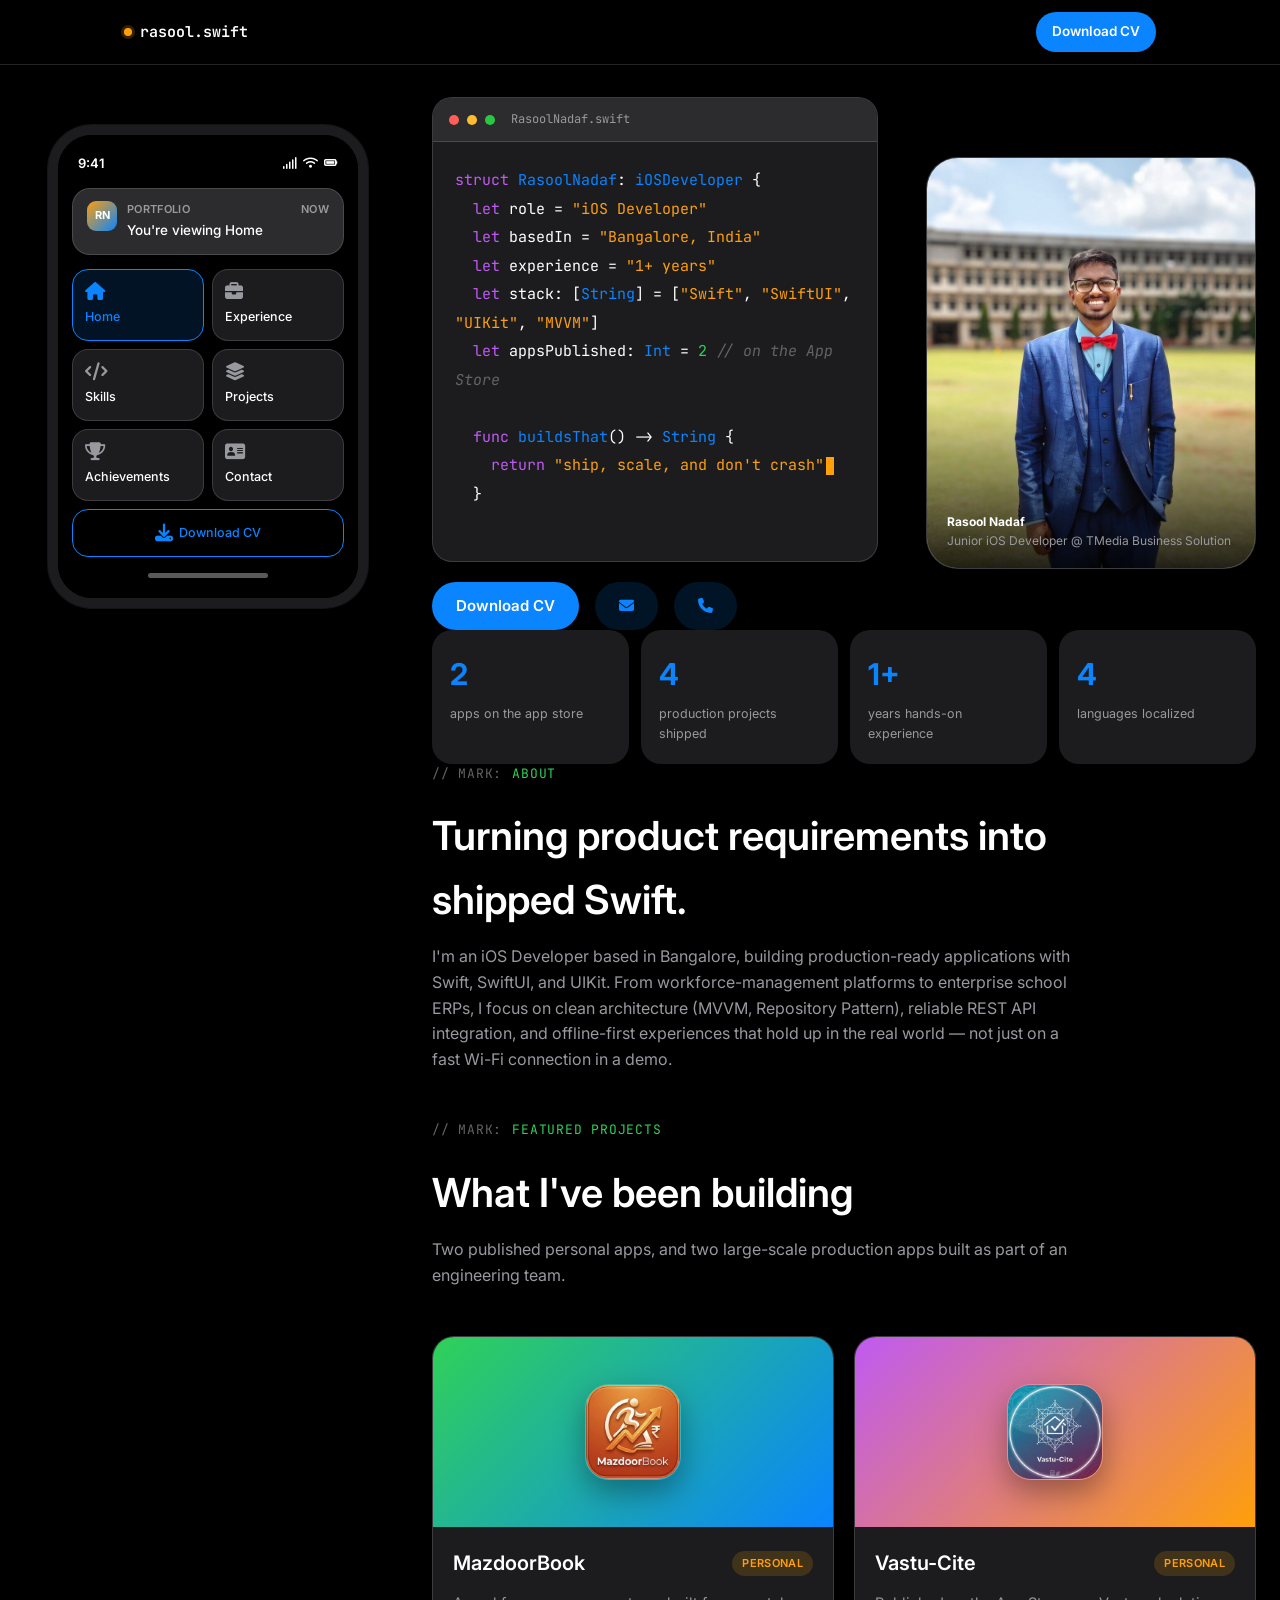
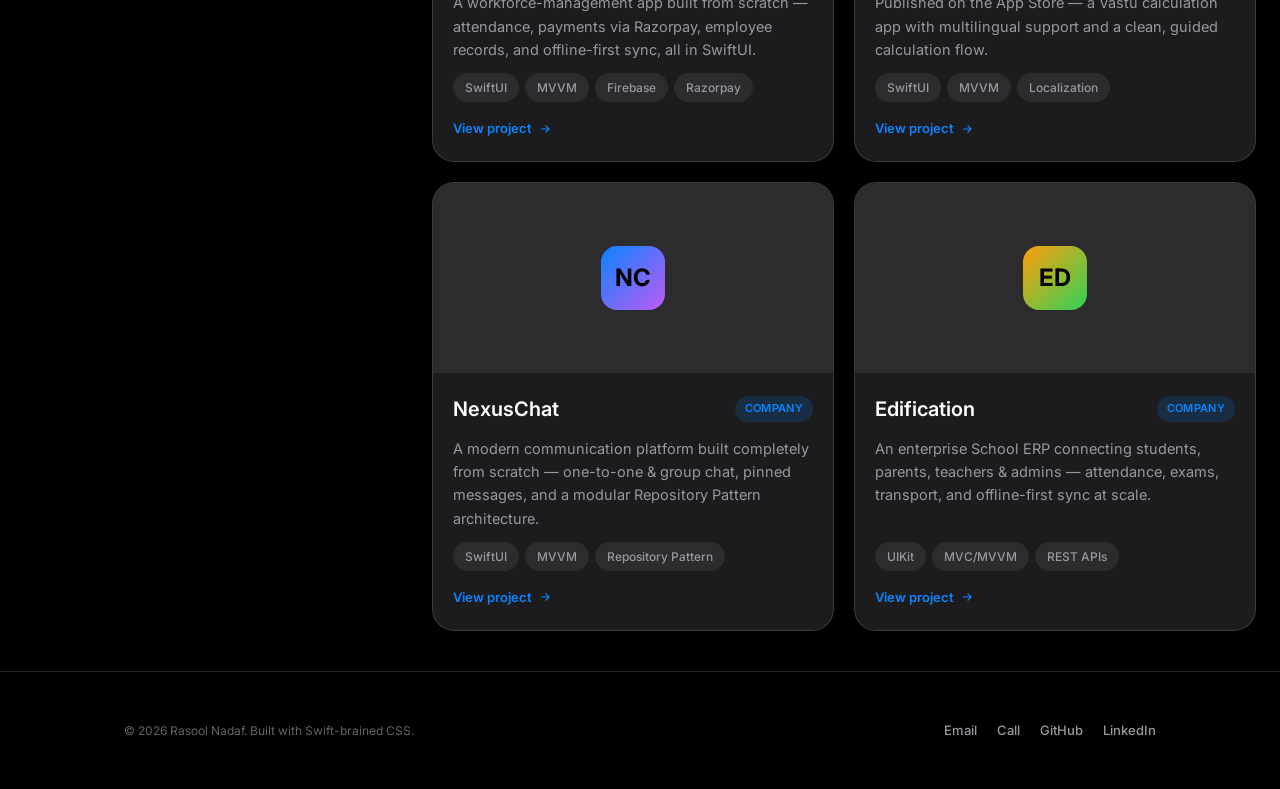
==== index.html @ 79aefa19 "iOS-themed redesign" ====
<!DOCTYPE html>
<html lang="en">
<head>
<meta charset="UTF-8">
<meta name="viewport" content="width=device-width, initial-scale=1.0">
<title>Rasool Nadaf — iOS Developer</title>
<meta name="description" content="iOS Developer specializing in Swift, SwiftUI &amp; UIKit. Building MazdoorBook, Vastu-Cite, and enterprise apps in production.">
<link rel="stylesheet" href="assets/css/style.css">
<link rel="stylesheet" href="https://cdnjs.cloudflare.com/ajax/libs/font-awesome/6.5.1/css/all.min.css">
</head>
<body>

<nav class="site-nav">
  <div class="wrap">
    <a href="index.html" class="nav-brand"><span class="dot"></span> rasool.swift</a>
    <div class="nav-right">
      <a href="assets/Rasool_Nadaf_Resume.pdf" download class="nav-cv"><span class="cv-full">Download CV</span><span class="cv-short">CV</span></a>
    </div>
  </div>
</nav>

<div class="page-shell">
<div class="phone-nav-wrap">
  <div class="phone-frame">
    <div class="phone-notch"></div>
    <div class="phone-screen">
      <div class="phone-statusbar">
        <span>9:41</span>
        <span class="phone-statusbar-icons"><i class="fa-solid fa-signal" aria-hidden="true"></i><i class="fa-solid fa-wifi" aria-hidden="true"></i><i class="fa-solid fa-battery-full" aria-hidden="true"></i></span>
      </div>
      <div class="phone-notification">
        <div class="notif-icon">RN</div>
        <div class="notif-body">
          <div class="notif-top"><span class="notif-app">Portfolio</span><span class="notif-time">now</span></div>
          <div class="notif-msg">You're viewing Home</div>
        </div>
      </div>
      <div class="phone-grid">
        <a href="index.html" class="phone-tile current"><i class="fa-solid fa-house" aria-hidden="true"></i><span>Home</span></a>
        <a href="experience.html" class="phone-tile"><i class="fa-solid fa-briefcase" aria-hidden="true"></i><span>Experience</span></a>
        <a href="skills.html" class="phone-tile"><i class="fa-solid fa-code" aria-hidden="true"></i><span>Skills</span></a>
        <a href="projects.html" class="phone-tile"><i class="fa-solid fa-layer-group" aria-hidden="true"></i><span>Projects</span></a>
        <a href="achievements.html" class="phone-tile"><i class="fa-solid fa-trophy" aria-hidden="true"></i><span>Achievements</span></a>
        <button type="button" class="phone-tile phone-tile-contact" data-contact-toggle aria-expanded="false" aria-controls="contactPanel"><i class="fa-solid fa-address-card" aria-hidden="true"></i><span>Contact</span></button>
        <a href="assets/Rasool_Nadaf_Resume.pdf" download class="phone-tile phone-tile-cv"><i class="fa-solid fa-download" aria-hidden="true"></i><span>Download CV</span></a>
      </div>
      <div class="phone-contact-panel" id="contactPanel" data-contact-panel hidden>
        <a href="mailto:rasoolnadaf2018@gmail.com" class="contact-icon contact-icon-mail" aria-label="Email"><i class="fa-solid fa-envelope" aria-hidden="true"></i></a>
        <a href="tel:+919353182445" class="contact-icon contact-icon-call" aria-label="Call"><i class="fa-solid fa-phone" aria-hidden="true"></i></a>
        <a href="https://www.linkedin.com/in/rasool-nadaf-2a7974299" target="_blank" rel="noopener" class="contact-icon contact-icon-linkedin" aria-label="LinkedIn"><i class="fa-brands fa-linkedin" aria-hidden="true"></i></a>
        <a href="https://github.com/Rasool-Nadaf" target="_blank" rel="noopener" class="contact-icon contact-icon-github" aria-label="GitHub"><i class="fa-brands fa-github" aria-hidden="true"></i></a>
      </div>
      <div class="phone-home-indicator"></div>
    </div>
  </div>
</div>

<div class="page-content">

<header class="hero wrap">
  <div class="hero-grid">
    <div class="hero-code reveal in">
      <div class="code-window">
        <div class="code-titlebar">
          <span class="traffic red"></span>
          <span class="traffic yellow"></span>
          <span class="traffic green"></span>
          <span class="filename">RasoolNadaf.swift</span>
        </div>
        <div class="code-body">
          <div data-type-line><span class="tok-kw">struct</span> <span class="tok-type">RasoolNadaf</span>: <span class="tok-type">iOSDeveloper</span> {</div>
          <div data-type-line>&nbsp;&nbsp;<span class="tok-kw">let</span> <span class="tok-prop">role</span> = <span class="tok-str">"iOS Developer"</span></div>
          <div data-type-line>&nbsp;&nbsp;<span class="tok-kw">let</span> <span class="tok-prop">basedIn</span> = <span class="tok-str">"Bangalore, India"</span></div>
          <div data-type-line>&nbsp;&nbsp;<span class="tok-kw">let</span> <span class="tok-prop">experience</span> = <span class="tok-str">"1+ years"</span></div>
          <div data-type-line>&nbsp;&nbsp;<span class="tok-kw">let</span> <span class="tok-prop">stack</span>: [<span class="tok-type">String</span>] = [<span class="tok-str">"Swift"</span>, <span class="tok-str">"SwiftUI"</span>, <span class="tok-str">"UIKit"</span>, <span class="tok-str">"MVVM"</span>]</div>
          <div data-type-line>&nbsp;&nbsp;<span class="tok-kw">let</span> <span class="tok-prop">appsPublished</span>: <span class="tok-type">Int</span> = <span class="tok-num">2</span> <span class="tok-com">// on the App Store</span></div>
          <div data-type-line>&nbsp;</div>
          <div data-type-line>&nbsp;&nbsp;<span class="tok-kw">func</span> <span class="tok-fn">buildsThat</span>() -> <span class="tok-type">String</span> {</div>
          <div data-type-line>&nbsp;&nbsp;&nbsp;&nbsp;<span class="tok-kw">return</span> <span class="tok-str">"ship, scale, and don't crash"</span><span class="type-cursor"></span></div>
          <div data-type-line>&nbsp;&nbsp;}</div>
          <div data-type-line>}</div>
        </div>
      </div>
      <div class="detail-actions" style="margin-top:20px;">
        <a href="assets/Rasool_Nadaf_Resume.pdf" download class="btn btn-primary">Download CV</a>
        <a href="mailto:rasoolnadaf2018@gmail.com" class="btn btn-ghost" aria-label="Email me" title="Email">
          <i class="fa fa-envelope"></i>
        </a>
        <a href="tel:+919353182445" class="btn btn-ghost" aria-label="Call me" title="Call">
          <i class="fa fa-phone"></i>
        </a>
      </div>
    </div>
    <div class="hero-photo-frame reveal in">
      <img src="assets/img/profile/photo1.jpg" alt="Rasool Nadaf">
      <div class="hero-caption">
        <strong>Rasool Nadaf</strong><br>
        Junior iOS Developer @ TMedia Business Solution
      </div>
    </div>
  </div>
</header>

<section class="stat-strip wrap reveal">
  <div class="stat">
    <div class="num">2</div>
    <div class="label">apps on the app store</div>
  </div>
  <div class="stat">
    <div class="num">4</div>
    <div class="label">production projects shipped</div>
  </div>
  <div class="stat">
    <div class="num">1+</div>
    <div class="label">years hands-on experience</div>
  </div>
  <div class="stat">
    <div class="num">4</div>
    <div class="label">languages localized</div>
  </div>
</section>

<section class="section wrap">
  <div class="mark-comment reveal">About</div>
  <div class="section-head reveal">
    <h2>Turning product requirements into shipped Swift.</h2>
    <p>
      I'm an iOS Developer based in Bangalore, building production-ready applications
      with Swift, SwiftUI, and UIKit. From workforce-management platforms to enterprise
      school ERPs, I focus on clean architecture (MVVM, Repository Pattern), reliable
      REST API integration, and offline-first experiences that hold up in the real world —
      not just on a fast Wi-Fi connection in a demo.
    </p>
  </div>
</section>

<section class="section wrap" style="padding-top:0;">
  <div class="mark-comment reveal">Featured Projects</div>
  <div class="section-head reveal">
    <h2>What I've been building</h2>
    <p>Two published personal apps, and two large-scale production apps built as part of an engineering team.</p>
  </div>

  <div class="project-grid">

    <a href="projects/mazdoorbook.html" class="project-card reveal">
      <div class="thumb thumb-app-icon" style="background:linear-gradient(135deg, var(--mint), var(--signal));">
        <img src="assets/img/mazdoorbook/icon.jpg" alt="MazdoorBook app icon">
      </div>
      <div class="body">
        <h3>MazdoorBook <span class="badge badge-personal">Personal</span></h3>
        <p class="desc">A workforce-management app built from scratch — attendance, payments via Razorpay, employee records, and offline-first sync, all in SwiftUI.</p>
        <div class="tag-row">
          <span class="tag">SwiftUI</span><span class="tag">MVVM</span><span class="tag">Firebase</span><span class="tag">Razorpay</span>
        </div>
        <span class="card-link">View project <svg width="14" height="14" viewBox="0 0 24 24" fill="none" stroke="currentColor" stroke-width="2"><path d="M5 12h14M13 6l6 6-6 6"/></svg></span>
      </div>
    </a>

    <a href="projects/vastu-cite.html" class="project-card reveal">
      <div class="thumb thumb-app-icon" style="background:linear-gradient(135deg, var(--mauve), var(--swift));">
        <img src="assets/img/vastu-cite/icon.jpg" alt="Vastu-Cite app icon">
      </div>
      <div class="body">
        <h3>Vastu-Cite <span class="badge badge-personal">Personal</span></h3>
        <p class="desc">Published on the App Store — a Vastu calculation app with multilingual support and a clean, guided calculation flow.</p>
        <div class="tag-row">
          <span class="tag">SwiftUI</span><span class="tag">MVVM</span><span class="tag">Localization</span>
        </div>
        <span class="card-link">View project <svg width="14" height="14" viewBox="0 0 24 24" fill="none" stroke="currentColor" stroke-width="2"><path d="M5 12h14M13 6l6 6-6 6"/></svg></span>
      </div>
    </a>

    <a href="projects/nexuschat.html" class="project-card reveal">
      <div class="thumb thumb-icon-row" style="justify-content:center;">
        <div style="width:64px;height:64px;border-radius:16px;background:linear-gradient(135deg, var(--signal), var(--mauve));display:flex;align-items:center;justify-content:center;font-family:var(--font-display);font-weight:700;font-size:24px;color:var(--ink);">NC</div>
      </div>
      <div class="body">
        <h3>NexusChat <span class="badge badge-company">Company</span></h3>
        <p class="desc">A modern communication platform built completely from scratch — one-to-one &amp; group chat, pinned messages, and a modular Repository Pattern architecture.</p>
        <div class="tag-row">
          <span class="tag">SwiftUI</span><span class="tag">MVVM</span><span class="tag">Repository Pattern</span>
        </div>
        <span class="card-link">View project <svg width="14" height="14" viewBox="0 0 24 24" fill="none" stroke="currentColor" stroke-width="2"><path d="M5 12h14M13 6l6 6-6 6"/></svg></span>
      </div>
    </a>

    <a href="projects/edification.html" class="project-card reveal">
      <div class="thumb thumb-icon-row" style="justify-content:center;">
        <div style="width:64px;height:64px;border-radius:16px;background:linear-gradient(135deg, var(--swift), var(--mint));display:flex;align-items:center;justify-content:center;font-family:var(--font-display);font-weight:700;font-size:24px;color:var(--ink);">ED</div>
      </div>
      <div class="body">
        <h3>Edification <span class="badge badge-company">Company</span></h3>
        <p class="desc">An enterprise School ERP connecting students, parents, teachers &amp; admins — attendance, exams, transport, and offline-first sync at scale.</p>
        <div class="tag-row">
          <span class="tag">UIKit</span><span class="tag">MVC/MVVM</span><span class="tag">REST APIs</span>
        </div>
        <span class="card-link">View project <svg width="14" height="14" viewBox="0 0 24 24" fill="none" stroke="currentColor" stroke-width="2"><path d="M5 12h14M13 6l6 6-6 6"/></svg></span>
      </div>
    </a>

  </div>
</section>

</div>
</div>

<footer class="site-footer">
  <div class="wrap">
    <div class="footer-note">© 2026 Rasool Nadaf. Built with Swift-brained CSS.</div>
    <div class="footer-links">
      <a href="mailto:rasoolnadaf2018@gmail.com">Email</a>
      <a href="tel:+919353182445">Call</a>
      <a href="https://github.com/Rasool-Nadaf" target="_blank" rel="noopener">GitHub</a>
      <a href="https://www.linkedin.com/in/rasool-nadaf-2a7974299" target="_blank" rel="noopener">LinkedIn</a>
    </div>
  </div>
</footer>

<script src="assets/js/main.js"></script>
</body>
</html>
---- assets/css/style.css ----
/* ============================================
   Rasool Nadaf — iOS Developer Portfolio
   Design language: native iOS (System colors,
   grouped lists, tab bar, SF Pro type)
   ============================================ */

@import url('https://fonts.googleapis.com/css2?family=Inter:wght@400;500;600;700&family=JetBrains+Mono:wght@400;500;600;700&display=swap');

:root {
  /* Palette — iOS System Colors (Dark) */
  --ink: #000000;
  --surface: #1C1C1E;
  --surface-elevated: #2C2C2E;
  --hairline: rgba(255,255,255,0.14);
  --fog: #98989F;
  --fog-dim: #636366;
  --paper: #FFFFFF;
  --swift: #FF9F0A;
  --swift-dim: #C67400;
  --signal: #0A84FF;
  --mint: #30D158;
  --mauve: #BF5AF2;

  /* Type — SF Pro first, web fallbacks after */
  --font-display: -apple-system, BlinkMacSystemFont, 'SF Pro Display', 'Inter', sans-serif;
  --font-body: -apple-system, BlinkMacSystemFont, 'SF Pro Text', 'Inter', sans-serif;
  --font-mono: 'JetBrains Mono', 'SF Mono', monospace;

  --radius: 20px;
  --radius-sm: 12px;

  --max-width: 1080px;
}

* { box-sizing: border-box; }

html {
  scroll-behavior: smooth;
}

@media (prefers-reduced-motion: reduce) {
  html { scroll-behavior: auto; }
  *, *::before, *::after {
    animation-duration: 0.01ms !important;
    animation-iteration-count: 1 !important;
    transition-duration: 0.01ms !important;
    scroll-behavior: auto !important;
  }
}

body {
  margin: 0;
  background: var(--ink);
  color: var(--paper);
  font-family: var(--font-body);
  line-height: 1.6;
  -webkit-font-smoothing: antialiased;
}

a { color: inherit; text-decoration: none; }

img { max-width: 100%; display: block; }

::selection {
  background: var(--signal);
  color: #fff;
}

:focus-visible {
  outline: 2px solid var(--signal);
  outline-offset: 3px;
  border-radius: 4px;
}

.wrap {
  max-width: var(--max-width);
  margin: 0 auto;
  padding: 0 24px;
}

/* ---------- Nav ---------- */

.site-nav {
  position: sticky;
  top: 0;
  z-index: 100;
  background: rgba(0,0,0,0.72);
  backdrop-filter: blur(20px) saturate(180%);
  -webkit-backdrop-filter: blur(20px) saturate(180%);
  border-bottom: 0.5px solid var(--hairline);
}

.site-nav .wrap {
  display: flex;
  align-items: center;
  justify-content: space-between;
  height: 64px;
}

.nav-brand {
  font-family: var(--font-mono);
  font-weight: 600;
  font-size: 15px;
  color: var(--paper);
  display: flex;
  align-items: center;
  gap: 8px;
}

.nav-brand .dot {
  width: 8px;
  height: 8px;
  border-radius: 50%;
  background: var(--swift);
  box-shadow: 0 0 0 3px rgba(255,159,10,0.2);
}

.nav-cv {
  font-family: var(--font-body);
  font-size: 13.5px;
  font-weight: 600;
  padding: 9px 16px;
  border-radius: 999px;
  background: var(--signal);
  color: #fff;
  display: inline-flex;
  align-items: center;
  gap: 6px;
  transition: transform 0.15s ease, box-shadow 0.15s ease;
  white-space: nowrap;
}

.nav-cv:hover {
  transform: translateY(-1px);
  box-shadow: 0 8px 20px rgba(10,132,255,0.35);
}

.nav-right {
  display: flex;
  align-items: center;
  gap: 14px;
}

.nav-toggle { display: none; }

.nav-cv span.cv-short { display: none; }

@media (max-width: 520px) {
  .nav-cv span.cv-full { display: none; }
  .nav-cv span.cv-short { display: inline; }
}

/* ---------- Page shell: phone mockup sits beside the page content ---------- */
/* On wide screens the iPhone frame sticks to the side of the viewport while
   the actual page content (hero, sections, footer-adjacent content) scrolls
   next to it. On narrow screens it collapses back to a stacked layout with
   the phone on top, exactly like before. */

.page-shell {
  display: flex;
  align-items: flex-start;
  gap: 40px;
  max-width: 1440px;
  margin: 0 auto;
  padding: 32px 24px 0;
}

.page-content {
  flex: 1 1 auto;
  min-width: 0;
}

/* The .wrap elements inside page-content already sit inside a constrained
   flex column, so they no longer need their own max-width/centering. */
.page-content .wrap {
  max-width: none;
  padding: 0;
  margin: 0;
}

@media (max-width: 900px) {
  .page-shell {
    flex-direction: column;
    max-width: none;
    padding: 0;
    gap: 0;
  }
  .page-content .wrap {
    max-width: var(--max-width);
    padding: 0 24px;
    margin: 0 auto;
  }
}

/* ---------- Phone-mockup navigation (replaces the nav bar's link list) ---------- */
/* Appears on every page: an iPhone frame containing a "you're viewing X"
   notification banner and a collection-view grid that switches screens. */

.phone-nav-wrap {
  display: flex;
  justify-content: center;
  padding: 28px 24px 44px;
  flex: 0 0 320px;
  position: sticky;
  top: 24px;
  align-self: flex-start;
  max-height: calc(100vh - 48px);
}

@media (max-width: 900px) {
  .phone-nav-wrap {
    position: static;
    max-height: none;
    width: 100%;
  }
}

.phone-frame {
  width: 320px;
  max-width: 100%;
  border: 10px solid #1c1c1e;
  border-radius: 44px;
  background: #000;
  box-shadow: 0 0 0 1px rgba(255,255,255,0.08), 0 30px 60px rgba(0,0,0,0.45);
  position: relative;
  overflow: hidden;
}

.phone-notch {
  position: absolute;
  top: 10px;
  left: 50%;
  transform: translateX(-50%);
  width: 90px;
  height: 24px;
  background: #000;
  border-radius: 14px;
  z-index: 3;
}

.phone-screen {
  background: var(--ink);
  padding: 16px 14px 18px;
  position: relative;
}

.phone-statusbar {
  display: flex;
  justify-content: space-between;
  align-items: center;
  font-family: var(--font-body);
  font-weight: 600;
  font-size: 13px;
  color: var(--paper);
  padding: 2px 6px 14px;
}

.phone-statusbar-icons {
  display: inline-flex;
  gap: 6px;
  font-size: 12px;
  color: var(--paper);
}

.phone-notification {
  display: flex;
  gap: 10px;
  align-items: flex-start;
  background: var(--surface-elevated);
  border: 0.5px solid var(--hairline);
  border-radius: 18px;
  padding: 12px 14px;
  margin-bottom: 14px;
  animation: notif-in 0.5s ease;
}

@keyframes notif-in {
  from { opacity: 0; transform: translateY(-14px); }
  to { opacity: 1; transform: none; }
}

.notif-icon {
  flex-shrink: 0;
  width: 30px;
  height: 30px;
  border-radius: 9px;
  background: linear-gradient(135deg, var(--swift), var(--signal));
  display: flex;
  align-items: center;
  justify-content: center;
  font-family: var(--font-body);
  font-weight: 700;
  font-size: 11px;
  color: #fff;
}

.notif-body { flex: 1; min-width: 0; }

.notif-top {
  display: flex;
  justify-content: space-between;
  gap: 8px;
  font-family: var(--font-body);
  font-size: 11px;
  font-weight: 600;
  color: var(--fog);
  text-transform: uppercase;
  letter-spacing: 0.03em;
  margin-bottom: 2px;
}

.notif-msg {
  font-family: var(--font-body);
  font-size: 13.5px;
  font-weight: 500;
  color: var(--paper);
}

.phone-grid {
  display: grid;
  grid-template-columns: 1fr 1fr;
  gap: 8px;
}

.phone-tile {
  display: flex;
  flex-direction: column;
  gap: 6px;
  background: var(--surface);
  border: 1px solid var(--hairline);
  border-radius: 16px;
  padding: 13px 12px;
  color: var(--fog);
  transition: background 0.15s ease, border-color 0.15s ease, transform 0.15s ease;
}

.phone-tile:active { transform: scale(0.97); }

.phone-tile i { font-size: 18px; color: var(--fog); }

.phone-tile span {
  font-family: var(--font-body);
  font-weight: 500;
  font-size: 12.5px;
  color: var(--paper);
}

.phone-tile.current {
  background: rgba(10,132,255,0.14);
  border-color: var(--signal);
}

.phone-tile.current i,
.phone-tile.current span { color: var(--signal); }

.phone-tile-cv {
  grid-column: 1 / -1;
  flex-direction: row;
  align-items: center;
  justify-content: center;
  background: transparent;
  border: 1px solid var(--signal);
}

.phone-tile-cv i, .phone-tile-cv span { color: var(--signal); }

button.phone-tile {
  appearance: none;
  -webkit-appearance: none;
  font: inherit;
  text-align: left;
  width: 100%;
}

.phone-tile-contact.is-open {
  background: rgba(10,132,255,0.14);
  border-color: var(--signal);
}

.phone-tile-contact.is-open i,
.phone-tile-contact.is-open span {
  color: var(--signal);
}

.phone-contact-panel {
  display: flex;
  gap: 8px;
  margin: 10px 0 0;
  animation: notif-in 0.25s ease;
}

.phone-contact-panel[hidden] {
  display: none;
}

.contact-icon {
  flex: 1;
  display: flex;
  align-items: center;
  justify-content: center;
  height: 44px;
  border-radius: 14px;
  background: var(--surface);
  border: 1px solid var(--hairline);
  font-size: 17px;
  transition: background 0.15s ease, border-color 0.15s ease, transform 0.15s ease;
}

.contact-icon:active { transform: scale(0.94); }

.contact-icon-mail { color: var(--signal); }
.contact-icon-call { color: var(--mint); }
.contact-icon-linkedin { color: var(--signal); }
.contact-icon-github { color: var(--paper); }

.contact-icon-mail:hover { background: rgba(10,132,255,0.16); border-color: var(--signal); }
.contact-icon-call:hover { background: rgba(48,209,88,0.16); border-color: var(--mint); }
.contact-icon-linkedin:hover { background: rgba(10,132,255,0.16); border-color: var(--signal); }
.contact-icon-github:hover { background: rgba(255,255,255,0.1); border-color: var(--fog); }

.phone-home-indicator {
  width: 120px;
  height: 5px;
  background: rgba(255,255,255,0.35);
  border-radius: 3px;
  margin: 16px auto 2px;
}

/* ---------- Segmented control (iOS) ---------- */

.segmented-control {
  display: inline-flex;
  background: var(--surface);
  border-radius: 10px;
  padding: 3px;
  gap: 2px;
  margin: 0 0 32px;
}

.segment {
  font-family: var(--font-body);
  font-size: 13px;
  font-weight: 500;
  padding: 7px 18px;
  border-radius: 8px;
  border: none;
  background: transparent;
  color: var(--fog);
  cursor: pointer;
  transition: background 0.2s ease, color 0.2s ease;
}

.segment.active {
  background: var(--surface-elevated);
  color: var(--paper);
}

/* ---------- Code chrome (window / mark comments) ---------- */

.code-window {
  background: var(--surface);
  border: 0.5px solid var(--hairline);
  border-radius: var(--radius);
  overflow: hidden;
}

.code-titlebar {
  display: flex;
  align-items: center;
  gap: 8px;
  padding: 12px 16px;
  border-bottom: 0.5px solid var(--hairline);
  background: var(--surface-elevated);
}

.code-titlebar .traffic {
  width: 10px;
  height: 10px;
  border-radius: 50%;
}
.traffic.red { background: #FF5F57; }
.traffic.yellow { background: #FEBC2E; }
.traffic.green { background: #28C840; }

.code-titlebar .filename {
  margin-left: 8px;
  font-family: var(--font-mono);
  font-size: 12px;
  color: var(--fog);
}

.mark-comment {
  font-family: var(--font-mono);
  font-size: 13px;
  color: var(--mint);
  text-transform: uppercase;
  letter-spacing: 0.06em;
  display: flex;
  align-items: center;
  gap: 10px;
  margin: 0 0 20px 0;
}

.mark-comment::before { content: "// MARK:"; color: var(--fog-dim); }

.section {
  padding: 96px 0;
}

.section-head {
  max-width: 640px;
  margin-bottom: 48px;
}

.section-head h2 {
  font-family: var(--font-display);
  font-weight: 600;
  font-size: clamp(28px, 4vw, 40px);
  margin: 0 0 12px 0;
  color: var(--paper);
}

.section-head p {
  color: var(--fog);
  font-size: 16px;
  margin: 0;
}

/* ---------- Buttons (iOS filled / tinted) ---------- */

.btn {
  display: inline-flex;
  align-items: center;
  gap: 8px;
  font-family: var(--font-body);
  font-size: 15px;
  font-weight: 600;
  padding: 12px 24px;
  border-radius: 999px;
  border: none;
  cursor: pointer;
  transition: transform 0.15s ease, box-shadow 0.15s ease, background 0.15s ease;
}

.btn:hover { transform: translateY(-2px); }

.btn-primary {
  background: var(--signal);
  color: #fff;
}
.btn-primary:hover {
  box-shadow: 0 10px 30px rgba(10,132,255,0.35);
}

.btn-ghost {
  background: rgba(10,132,255,0.15);
  color: var(--signal);
}
.btn-ghost:hover {
  background: rgba(10,132,255,0.25);
}

/* ---------- Hero ---------- */

.hero {
  padding: 72px 0 64px;
}

@media (max-width: 860px) {
  .hero { padding: 56px 0 48px; }
}

.hero-grid {
  display: grid;
  grid-template-columns: 1.15fr 0.85fr;
  gap: 48px;
  align-items: center;
}

@media (max-width: 860px) {
  .hero-grid { grid-template-columns: 1fr; }
}

.hero-code .code-body {
  padding: 24px 22px;
  font-family: var(--font-mono);
  font-size: 15px;
  line-height: 1.9;
  overflow-x: auto;
}

.tok-kw { color: var(--mauve); }
.tok-type { color: var(--signal); }
.tok-str { color: var(--swift); }
.tok-prop { color: var(--paper); }
.tok-com { color: var(--fog-dim); font-style: italic; }
.tok-num { color: var(--mint); }
.tok-fn { color: var(--signal); }

.hero-photo-frame {
  position: relative;
  border-radius: 32px;
  overflow: hidden;
  border: 0.5px solid var(--hairline);
  background: var(--surface);
  aspect-ratio: 4/5;
}

.hero-photo-frame img {
  width: 100%;
  height: 100%;
  object-fit: cover;
  object-position: top center;
}

.hero-photo-frame::after {
  content: "";
  position: absolute;
  inset: 0;
  background: linear-gradient(180deg, transparent 60%, rgba(0,0,0,0.85) 100%);
}

.hero-caption {
  position: absolute;
  bottom: 18px;
  left: 20px;
  right: 20px;
  z-index: 2;
  font-family: var(--font-body);
  font-size: 12px;
  color: var(--fog);
}

.hero-caption strong { color: var(--paper); }

.type-cursor {
  display: inline-block;
  width: 8px;
  height: 18px;
  background: var(--swift);
  margin-left: 2px;
  animation: blink 1s steps(1) infinite;
  vertical-align: middle;
}

@keyframes blink {
  50% { opacity: 0; }
}

/* ---------- Stat widgets (iOS home-screen style) ---------- */

.stat-strip {
  display: grid;
  grid-template-columns: repeat(4, 1fr);
  gap: 12px;
  border: none;
}

.stat-strip .stat {
  background: var(--surface);
  border-radius: 20px;
  padding: 20px 18px;
  border-right: none;
  display: flex;
  flex-direction: column;
  gap: 4px;
}

.stat .num {
  font-family: var(--font-display);
  font-size: 30px;
  color: var(--signal);
  font-weight: 700;
}
.stat .label {
  font-family: var(--font-body);
  font-size: 12.5px;
  color: var(--fog);
  margin-top: 2px;
}

@media (max-width: 720px) {
  .stat-strip { grid-template-columns: repeat(2, 1fr); }
}

/* ---------- Modifier chain (project meta) ---------- */

.modifier-chain {
  font-family: var(--font-mono);
  font-size: 13.5px;
  line-height: 2;
  color: var(--fog);
}

.modifier-chain .head {
  color: var(--paper);
  font-weight: 600;
}

.modifier-chain .dot-mod { color: var(--fog-dim); }
.modifier-chain .mod-name { color: var(--signal); }
.modifier-chain .mod-arg { color: var(--swift); }

/* ---------- Project cards (App Store style) ---------- */

.project-grid {
  display: grid;
  grid-template-columns: repeat(2, 1fr);
  gap: 20px;
}

@media (max-width: 780px) {
  .project-grid { grid-template-columns: 1fr; }
}

.project-card {
  background: var(--surface);
  border: 0.5px solid var(--hairline);
  border-radius: 22px;
  overflow: hidden;
  display: flex;
  flex-direction: column;
  transition: background 0.2s ease, transform 0.2s ease;
}

.project-card:hover {
  background: var(--surface-elevated);
  transform: translateY(-4px);
}

.project-card .thumb {
  height: 190px;
  background: var(--surface-elevated);
  display: flex;
  align-items: center;
  justify-content: center;
  overflow: hidden;
  position: relative;
}

.project-card .thumb img {
  height: 100%;
  width: auto;
  margin: 0 auto;
}

.project-card .thumb-icon-row {
  display: flex;
  gap: 12px;
  padding: 20px;
  align-items: center;
}

.project-card .thumb-icon-row img {
  width: 56px;
  height: 56px;
  border-radius: 16px;
  border: 0.5px solid var(--hairline);
}

.project-card .thumb-app-icon {
  display: flex;
  align-items: center;
  justify-content: center;
}

.project-card .thumb-app-icon img {
  width: 96px;
  height: 96px;
  border-radius: 24px;
  border: 0.5px solid var(--hairline);
  box-shadow: 0 12px 30px rgba(0,0,0,0.35);
}

.badge {
  font-family: var(--font-body);
  font-size: 11px;
  font-weight: 600;
  padding: 4px 10px;
  border-radius: 999px;
  text-transform: uppercase;
  letter-spacing: 0.03em;
}
.badge-personal { background: rgba(255,159,10,0.16); color: var(--swift); }
.badge-company { background: rgba(10,132,255,0.16); color: var(--signal); }

.project-card .body {
  padding: 20px 20px 22px;
  display: flex;
  flex-direction: column;
  gap: 12px;
  flex: 1;
}

.project-card h3 {
  font-family: var(--font-display);
  font-weight: 600;
  font-size: 20px;
  margin: 0;
  display: flex;
  align-items: center;
  justify-content: space-between;
  gap: 10px;
}

.project-card p.desc {
  color: var(--fog);
  font-size: 14.5px;
  margin: 0;
  flex: 1;
}

.tag-row {
  display: flex;
  flex-wrap: wrap;
  gap: 6px;
}

.tag {
  font-family: var(--font-body);
  font-weight: 500;
  font-size: 12px;
  color: var(--fog);
  background: var(--surface-elevated);
  border: none;
  padding: 5px 12px;
  border-radius: 999px;
}

.card-link {
  font-family: var(--font-body);
  font-weight: 600;
  font-size: 13px;
  color: var(--signal);
  display: inline-flex;
  align-items: center;
  gap: 6px;
  margin-top: 4px;
}
.card-link svg { transition: transform 0.2s ease; }
.project-card:hover .card-link svg { transform: translateX(4px); }

/* ---------- Footer ---------- */

.site-footer {
  border-top: 0.5px solid var(--hairline);
  padding: 48px 0;
  margin-top: 40px;
}

.site-footer .wrap {
  display: flex;
  justify-content: space-between;
  align-items: center;
  flex-wrap: wrap;
  gap: 16px;
}

.footer-links {
  display: flex;
  gap: 20px;
  font-family: var(--font-body);
  font-weight: 500;
  font-size: 13px;
}

.footer-links a { color: var(--fog); }
.footer-links a:hover { color: var(--signal); }

.footer-note {
  font-family: var(--font-body);
  font-size: 12px;
  color: var(--fog-dim);
}

/* ---------- Timeline (experience) ---------- */

.timeline {
  position: relative;
  padding-left: 32px;
  border-left: 2px solid var(--hairline);
}

.timeline-item {
  position: relative;
  padding-bottom: 48px;
}
.timeline-item:last-child { padding-bottom: 0; }

.timeline-item::before {
  content: "";
  position: absolute;
  left: -38px;
  top: 4px;
  width: 12px;
  height: 12px;
  border-radius: 50%;
  background: var(--ink);
  border: 2px solid var(--fog-dim);
}

.timeline-item.current::before {
  background: var(--mint);
  border-color: var(--mint);
  box-shadow: 0 0 0 4px rgba(48,209,88,0.2);
}

.timeline-date {
  font-family: var(--font-body);
  font-weight: 600;
  font-size: 12px;
  color: var(--signal);
  text-transform: uppercase;
  letter-spacing: 0.05em;
  margin-bottom: 6px;
}

.timeline-item h3 {
  font-family: var(--font-display);
  font-weight: 600;
  font-size: 21px;
  margin: 0 0 2px 0;
}

.timeline-item .org {
  font-family: var(--font-body);
  font-size: 14px;
  color: var(--fog);
  margin-bottom: 14px;
}

.timeline-item ul {
  margin: 0;
  padding-left: 20px;
  color: var(--fog);
  font-size: 14.5px;
}
.timeline-item ul li { margin-bottom: 6px; }
.timeline-item ul li::marker { color: var(--signal); }

/* ---------- Skills (grouped list style) ---------- */

.skill-groups {
  display: grid;
  grid-template-columns: repeat(2, 1fr);
  gap: 14px;
}

@media (max-width: 720px) {
  .skill-groups { grid-template-columns: 1fr; }
}

.skill-group {
  background: var(--surface);
  border: 0.5px solid var(--hairline);
  border-radius: 18px;
  padding: 18px 20px;
}

.skill-group .group-title {
  font-family: var(--font-body);
  font-weight: 600;
  font-size: 14px;
  color: var(--paper);
  letter-spacing: 0.01em;
  margin-bottom: 12px;
  display: flex;
  align-items: center;
}

.skill-group .group-title::before {
  content: "";
  display: inline-block;
  width: 6px;
  height: 6px;
  border-radius: 50%;
  background: var(--signal);
  margin-right: 8px;
}

.skill-group .tag-row .tag { color: var(--paper); }

/* ---------- Achievement widgets ---------- */

.achieve-grid {
  display: grid;
  grid-template-columns: repeat(3, 1fr);
  gap: 16px;
}
@media (max-width: 860px) {
  .achieve-grid { grid-template-columns: repeat(2, 1fr); }
}
@media (max-width: 560px) {
  .achieve-grid { grid-template-columns: 1fr; }
}

.achieve-card {
  background: var(--surface);
  border: 0.5px solid var(--hairline);
  border-radius: 22px;
  padding: 22px;
  text-align: left;
}

.achieve-card .icon {
  width: 40px;
  height: 40px;
  border-radius: 12px;
  background: rgba(255,159,10,0.16);
  display: flex;
  align-items: center;
  justify-content: center;
  margin-bottom: 16px;
  color: var(--swift);
}

.achieve-card h4 {
  font-family: var(--font-display);
  font-weight: 600;
  font-size: 16.5px;
  margin: 0 0 8px 0;
}
.achieve-card p {
  color: var(--fog);
  font-size: 14px;
  margin: 0;
}

/* ---------- Project detail page (App Store product page) ---------- */

.detail-hero {
  padding: 56px 0 40px;
  border-bottom: 0.5px solid var(--hairline);
}

.detail-hero .breadcrumb {
  font-family: var(--font-body);
  font-size: 12.5px;
  color: var(--fog);
  margin-bottom: 24px;
}
.detail-hero .breadcrumb a { color: var(--signal); }

.detail-hero-top {
  display: flex;
  align-items: center;
  gap: 20px;
  margin-bottom: 20px;
  flex-wrap: wrap;
}

.detail-hero-top img.app-icon {
  width: 72px;
  height: 72px;
  border-radius: 20px;
  border: 0.5px solid var(--hairline);
}

.detail-hero h1 {
  font-family: var(--font-display);
  font-weight: 700;
  font-size: clamp(30px, 5vw, 46px);
  margin: 0;
}

.detail-hero .tagline {
  color: var(--fog);
  font-size: 17px;
  max-width: 680px;
  margin: 0 0 24px 0;
}

.detail-actions {
  display: flex;
  gap: 16px;
  flex-wrap: wrap;
}

.screens-row {
  display: flex;
  gap: 20px;
  overflow-x: auto;
  padding: 8px 0 20px;
  scroll-snap-type: x proximity;
}

.screens-row img {
  height: 460px;
  width: auto;
  border-radius: 34px;
  border: 8px solid var(--surface-elevated);
  scroll-snap-align: start;
  flex-shrink: 0;
  background: var(--surface);
}

@media (max-width: 600px) {
  .screens-row img { height: 340px; border-radius: 26px; border-width: 6px; }
}

.detail-body {
  display: grid;
  grid-template-columns: 1.4fr 0.6fr;
  gap: 48px;
  padding: 56px 0;
}

@media (max-width: 860px) {
  .detail-body { grid-template-columns: 1fr; }
}

.detail-content h2 {
  font-family: var(--font-display);
  font-weight: 600;
  font-size: 21px;
  margin: 40px 0 14px;
}
.detail-content h2:first-child { margin-top: 0; }

.detail-content p {
  color: var(--fog);
  font-size: 15.5px;
}

.detail-content ul {
  color: var(--fog);
  font-size: 15px;
  padding-left: 20px;
}
.detail-content ul li { margin-bottom: 8px; }
.detail-content ul li::marker { color: var(--signal); }
.detail-content ul li strong { color: var(--paper); }

.sidebar-card {
  background: var(--surface);
  border: 0.5px solid var(--hairline);
  border-radius: var(--radius);
  padding: 24px;
  position: sticky;
  top: 90px;
  height: fit-content;
}

.sidebar-card .group-title {
  font-family: var(--font-body);
  font-weight: 600;
  font-size: 11.5px;
  color: var(--signal);
  text-transform: uppercase;
  letter-spacing: 0.05em;
  margin-bottom: 12px;
  margin-top: 20px;
}
.sidebar-card .group-title:first-child { margin-top: 0; }

/* ---------- Reveal on scroll ---------- */

.reveal {
  opacity: 0;
  transform: translateY(16px);
  transition: opacity 0.6s ease, transform 0.6s ease;
}
.reveal.in {
  opacity: 1;
  transform: none;
}

/* ---------- Page hero (non-home pages) ---------- */

.page-hero {
  padding: 64px 0 24px;
}

.page-hero .eyebrow {
  font-family: var(--font-mono);
  font-size: 13px;
  color: var(--swift);
  margin-bottom: 12px;
}

.page-hero h1 {
  font-family: var(--font-display);
  font-weight: 700;
  font-size: clamp(32px, 5vw, 48px);
  margin: 0 0 14px 0;
}

.page-hero p.lede {
  color: var(--fog);
  font-size: 17px;
  max-width: 620px;
  margin: 0;
}
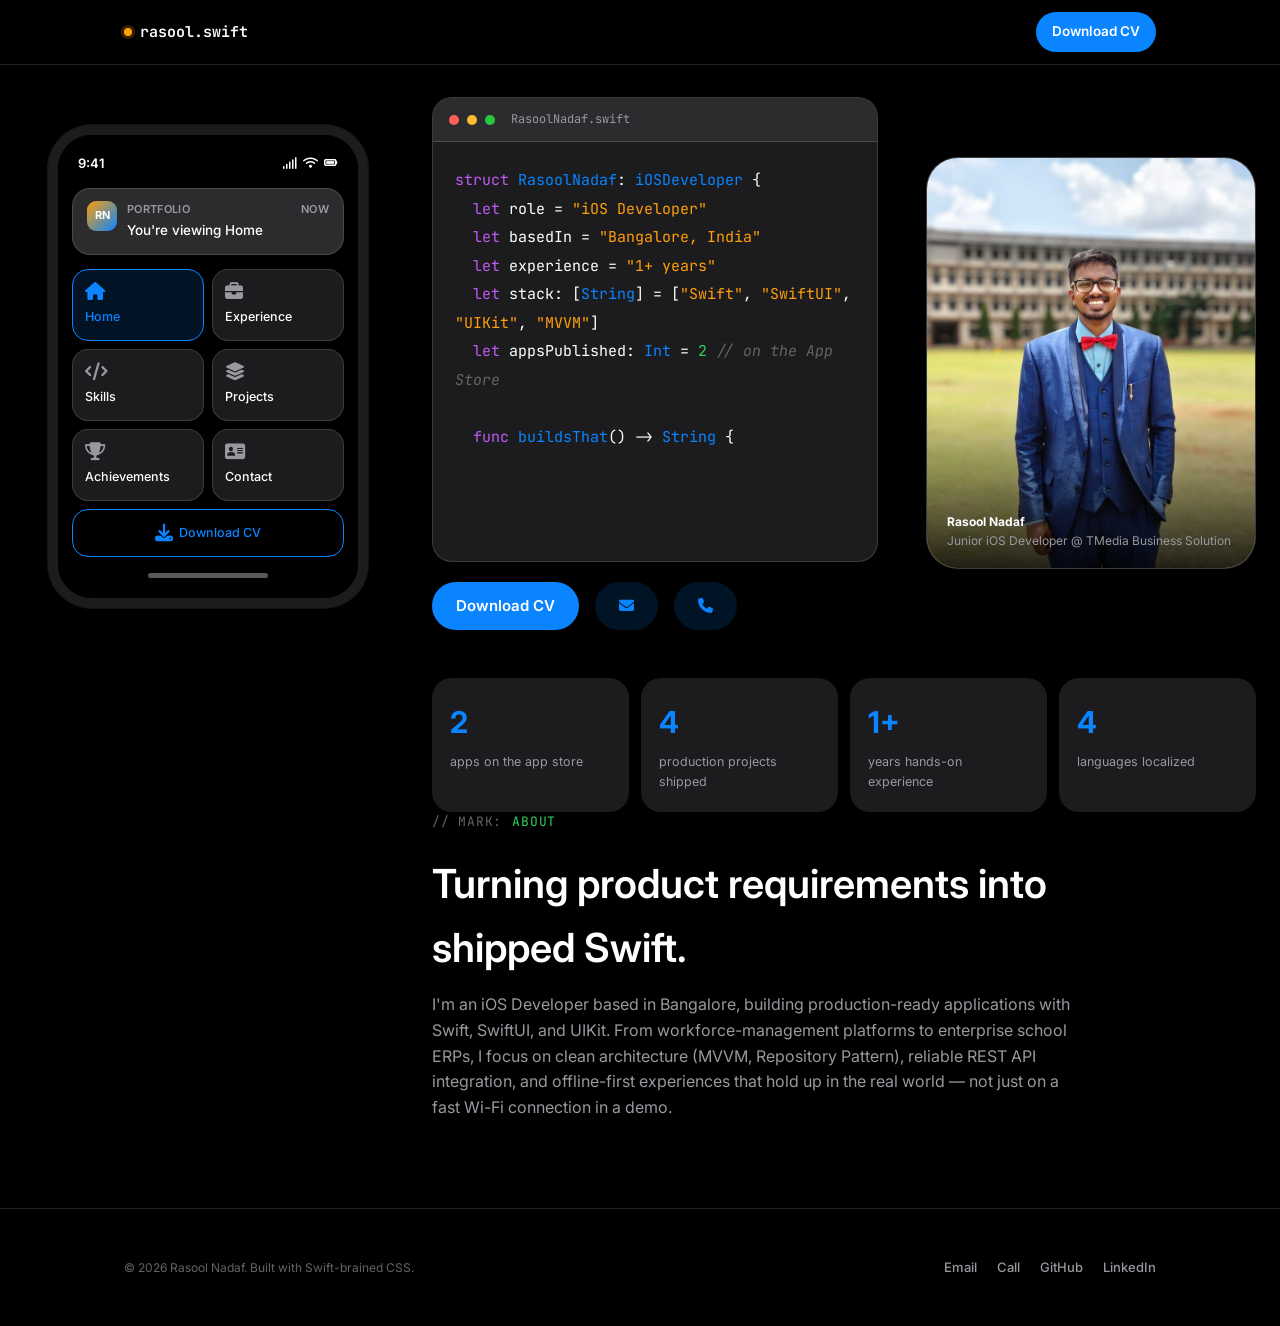
==== commit 5d3d8a8e: "Update index.html" ====
--- a/index.html
+++ b/index.html
@@ -134,74 +134,6 @@
   </div>
 </section>
 
-<section class="section wrap" style="padding-top:0;">
-  <div class="mark-comment reveal">Featured Projects</div>
-  <div class="section-head reveal">
-    <h2>What I've been building</h2>
-    <p>Two published personal apps, and two large-scale production apps built as part of an engineering team.</p>
-  </div>
-
-  <div class="project-grid">
-
-    <a href="projects/mazdoorbook.html" class="project-card reveal">
-      <div class="thumb thumb-app-icon" style="background:linear-gradient(135deg, var(--mint), var(--signal));">
-        <img src="assets/img/mazdoorbook/icon.jpg" alt="MazdoorBook app icon">
-      </div>
-      <div class="body">
-        <h3>MazdoorBook <span class="badge badge-personal">Personal</span></h3>
-        <p class="desc">A workforce-management app built from scratch — attendance, payments via Razorpay, employee records, and offline-first sync, all in SwiftUI.</p>
-        <div class="tag-row">
-          <span class="tag">SwiftUI</span><span class="tag">MVVM</span><span class="tag">Firebase</span><span class="tag">Razorpay</span>
-        </div>
-        <span class="card-link">View project <svg width="14" height="14" viewBox="0 0 24 24" fill="none" stroke="currentColor" stroke-width="2"><path d="M5 12h14M13 6l6 6-6 6"/></svg></span>
-      </div>
-    </a>
-
-    <a href="projects/vastu-cite.html" class="project-card reveal">
-      <div class="thumb thumb-app-icon" style="background:linear-gradient(135deg, var(--mauve), var(--swift));">
-        <img src="assets/img/vastu-cite/icon.jpg" alt="Vastu-Cite app icon">
-      </div>
-      <div class="body">
-        <h3>Vastu-Cite <span class="badge badge-personal">Personal</span></h3>
-        <p class="desc">Published on the App Store — a Vastu calculation app with multilingual support and a clean, guided calculation flow.</p>
-        <div class="tag-row">
-          <span class="tag">SwiftUI</span><span class="tag">MVVM</span><span class="tag">Localization</span>
-        </div>
-        <span class="card-link">View project <svg width="14" height="14" viewBox="0 0 24 24" fill="none" stroke="currentColor" stroke-width="2"><path d="M5 12h14M13 6l6 6-6 6"/></svg></span>
-      </div>
-    </a>
-
-    <a href="projects/nexuschat.html" class="project-card reveal">
-      <div class="thumb thumb-icon-row" style="justify-content:center;">
-        <div style="width:64px;height:64px;border-radius:16px;background:linear-gradient(135deg, var(--signal), var(--mauve));display:flex;align-items:center;justify-content:center;font-family:var(--font-display);font-weight:700;font-size:24px;color:var(--ink);">NC</div>
-      </div>
-      <div class="body">
-        <h3>NexusChat <span class="badge badge-company">Company</span></h3>
-        <p class="desc">A modern communication platform built completely from scratch — one-to-one &amp; group chat, pinned messages, and a modular Repository Pattern architecture.</p>
-        <div class="tag-row">
-          <span class="tag">SwiftUI</span><span class="tag">MVVM</span><span class="tag">Repository Pattern</span>
-        </div>
-        <span class="card-link">View project <svg width="14" height="14" viewBox="0 0 24 24" fill="none" stroke="currentColor" stroke-width="2"><path d="M5 12h14M13 6l6 6-6 6"/></svg></span>
-      </div>
-    </a>
-
-    <a href="projects/edification.html" class="project-card reveal">
-      <div class="thumb thumb-icon-row" style="justify-content:center;">
-        <div style="width:64px;height:64px;border-radius:16px;background:linear-gradient(135deg, var(--swift), var(--mint));display:flex;align-items:center;justify-content:center;font-family:var(--font-display);font-weight:700;font-size:24px;color:var(--ink);">ED</div>
-      </div>
-      <div class="body">
-        <h3>Edification <span class="badge badge-company">Company</span></h3>
-        <p class="desc">An enterprise School ERP connecting students, parents, teachers &amp; admins — attendance, exams, transport, and offline-first sync at scale.</p>
-        <div class="tag-row">
-          <span class="tag">UIKit</span><span class="tag">MVC/MVVM</span><span class="tag">REST APIs</span>
-        </div>
-        <span class="card-link">View project <svg width="14" height="14" viewBox="0 0 24 24" fill="none" stroke="currentColor" stroke-width="2"><path d="M5 12h14M13 6l6 6-6 6"/></svg></span>
-      </div>
-    </a>
-
-  </div>
-</section>
-
 </div>
 </div>
 
--- a/assets/css/style.css
+++ b/assets/css/style.css
@@ -656,6 +656,14 @@
   border: none;
 }
 
+.page-content .stat-strip {
+  margin-top: 48px;
+}
+
+@media (max-width: 860px) {
+  .page-content .stat-strip { margin-top: 32px; }
+}
+
 .stat-strip .stat {
   background: var(--surface);
   border-radius: 20px;
